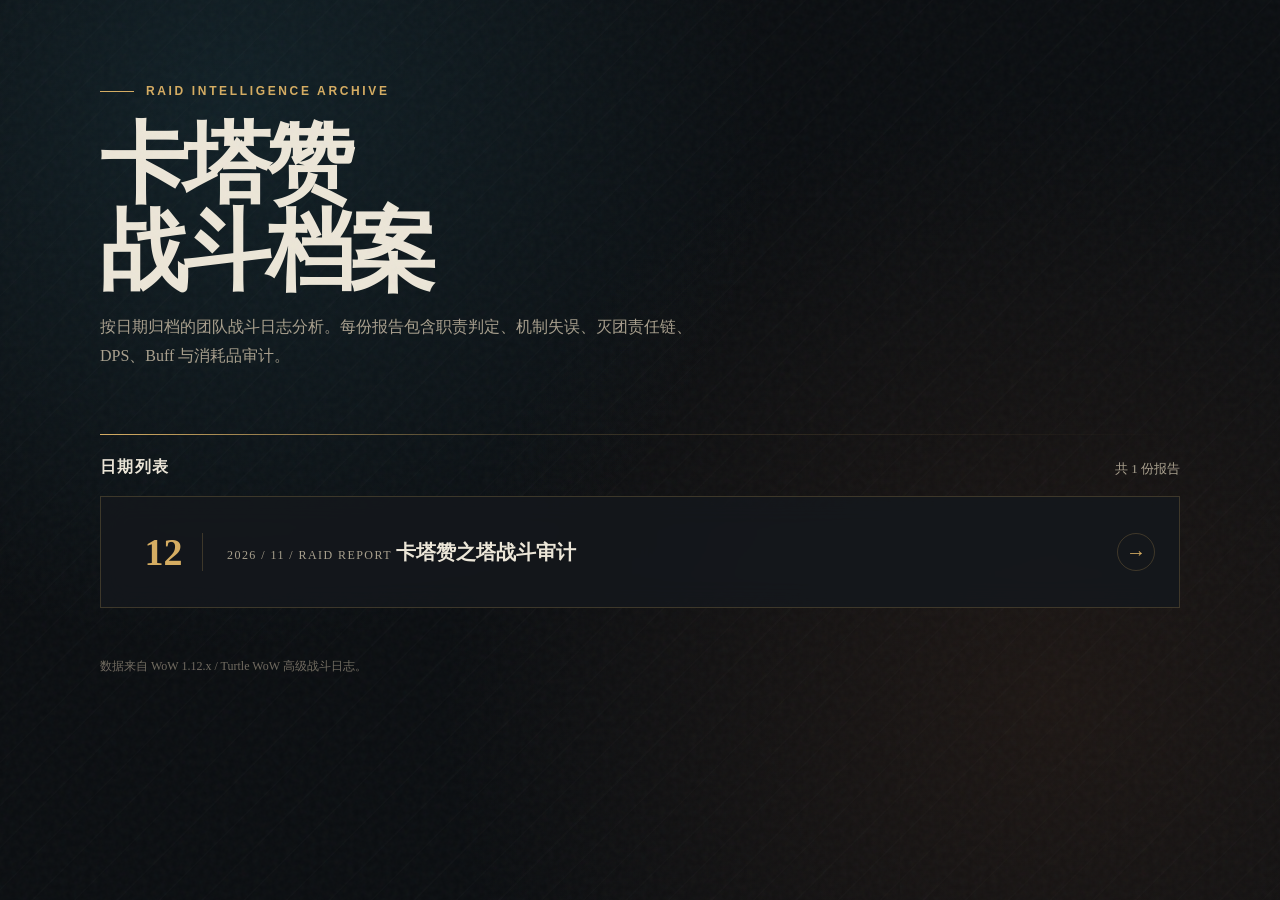
==== index.html @ fab5879a "init" ====
<!doctype html>
<html lang="zh-CN">
<head>
  <meta charset="utf-8">
  <meta name="viewport" content="width=device-width, initial-scale=1">
  <meta name="description" content="卡塔赞之塔团队战斗日志分析归档">
  <title>卡塔赞战斗档案</title>
  <style>
    :root {
      color-scheme: dark;
      --ink: #ece6d8;
      --muted: #a9a08e;
      --gold: #d6ad62;
      --gold-soft: rgba(214, 173, 98, .18);
      --line: rgba(214, 173, 98, .22);
      --panel: rgba(20, 24, 28, .86);
      --bg: #0b0e11;
    }
    * { box-sizing: border-box; }
    html { min-height: 100%; background: var(--bg); }
    body {
      min-height: 100vh;
      margin: 0;
      color: var(--ink);
      font-family: "Microsoft YaHei UI", "Noto Serif SC", serif;
      background:
        radial-gradient(circle at 18% 12%, rgba(36, 86, 102, .25), transparent 34rem),
        radial-gradient(circle at 82% 78%, rgba(107, 60, 33, .19), transparent 38rem),
        repeating-linear-gradient(135deg, transparent 0 28px, rgba(255,255,255,.012) 29px 30px),
        var(--bg);
    }
    body::before {
      content: "";
      position: fixed;
      inset: 0;
      pointer-events: none;
      opacity: .17;
      background-image: url("data:image/svg+xml,%3Csvg viewBox='0 0 180 180' xmlns='http://www.w3.org/2000/svg'%3E%3Cfilter id='n'%3E%3CfeTurbulence type='fractalNoise' baseFrequency='.8' numOctaves='3' stitchTiles='stitch'/%3E%3C/filter%3E%3Crect width='100%25' height='100%25' filter='url(%23n)' opacity='.22'/%3E%3C/svg%3E");
    }
    main { width: min(1080px, calc(100% - 40px)); margin: 0 auto; padding: 84px 0 96px; }
    .eyebrow {
      display: flex;
      align-items: center;
      gap: 12px;
      color: var(--gold);
      font: 600 12px/1.2 "Microsoft YaHei UI", sans-serif;
      letter-spacing: .22em;
      text-transform: uppercase;
    }
    .eyebrow::before { content: ""; width: 34px; height: 1px; background: var(--gold); }
    h1 {
      max-width: 780px;
      margin: 24px 0 18px;
      font-size: clamp(42px, 8vw, 88px);
      line-height: .98;
      letter-spacing: -.055em;
      font-weight: 800;
    }
    .intro { max-width: 620px; margin: 0; color: var(--muted); font-size: 16px; line-height: 1.8; }
    .rule { height: 1px; margin: 64px 0 22px; background: linear-gradient(90deg, var(--gold), var(--line) 38%, transparent); }
    .archive-head { display: flex; justify-content: space-between; align-items: end; gap: 20px; margin-bottom: 18px; }
    h2 { margin: 0; font-size: 16px; letter-spacing: .08em; }
    .count { color: var(--muted); font-size: 13px; }
    .reports { display: grid; gap: 12px; }
    .report {
      position: relative;
      display: grid;
      grid-template-columns: 78px 1fr auto;
      align-items: center;
      gap: 24px;
      min-height: 112px;
      padding: 20px 24px;
      overflow: hidden;
      color: inherit;
      text-decoration: none;
      border: 1px solid var(--line);
      background: var(--panel);
      backdrop-filter: blur(14px);
      transition: transform .25s ease, border-color .25s ease, background .25s ease;
      animation: reveal .55s both;
    }
    .report::after {
      content: "";
      position: absolute;
      inset: auto 0 0;
      height: 2px;
      background: var(--gold);
      transform: scaleX(0);
      transform-origin: left;
      transition: transform .3s ease;
    }
    .report:hover, .report:focus-visible {
      transform: translateX(8px);
      border-color: rgba(214, 173, 98, .58);
      background: rgba(27, 31, 35, .95);
      outline: none;
    }
    .report:hover::after, .report:focus-visible::after { transform: scaleX(1); }
    .day {
      color: var(--gold);
      font: 800 38px/1 Georgia, serif;
      text-align: center;
      border-right: 1px solid var(--line);
    }
    .meta { color: var(--muted); font-size: 12px; letter-spacing: .12em; }
    .title { margin-top: 7px; font-size: 20px; font-weight: 700; }
    .arrow {
      width: 38px;
      height: 38px;
      display: grid;
      place-items: center;
      border: 1px solid var(--line);
      border-radius: 50%;
      color: var(--gold);
      font-size: 20px;
    }
    footer { margin-top: 50px; color: #706a5f; font-size: 12px; }
    @keyframes reveal { from { opacity: 0; transform: translateY(14px); } }
    @media (max-width: 600px) {
      main { width: min(100% - 28px, 1080px); padding-top: 52px; }
      .rule { margin-top: 44px; }
      .report { grid-template-columns: 58px 1fr; gap: 16px; padding: 18px 16px; }
      .day { font-size: 30px; }
      .arrow { display: none; }
    }
    @media (prefers-reduced-motion: reduce) {
      .report { animation: none; transition: none; }
    }
  </style>
</head>
<body>
  <main>
    <div class="eyebrow">Raid Intelligence Archive</div>
    <h1>卡塔赞<br>战斗档案</h1>
    <p class="intro">按日期归档的团队战斗日志分析。每份报告包含职责判定、机制失误、灭团责任链、DPS、Buff 与消耗品审计。</p>
    <div class="rule"></div>
    <section aria-labelledby="archive-title">
      <div class="archive-head">
        <h2 id="archive-title">日期列表</h2>
        <span class="count">共 1 份报告</span>
      </div>
      <div class="reports">
        <a class="report" href="reports/2026-11-12/" style="animation-delay:0ms">
          <span class="day">12</span>
          <span>
            <span class="meta">2026 / 11 / RAID REPORT</span>
            <span class="title">卡塔赞之塔战斗审计</span>
          </span>
          <span class="arrow" aria-hidden="true">→</span>
        </a>
      </div>
    </section>
    <footer>数据来自 WoW 1.12.x / Turtle WoW 高级战斗日志。</footer>
  </main>
</body>
</html>
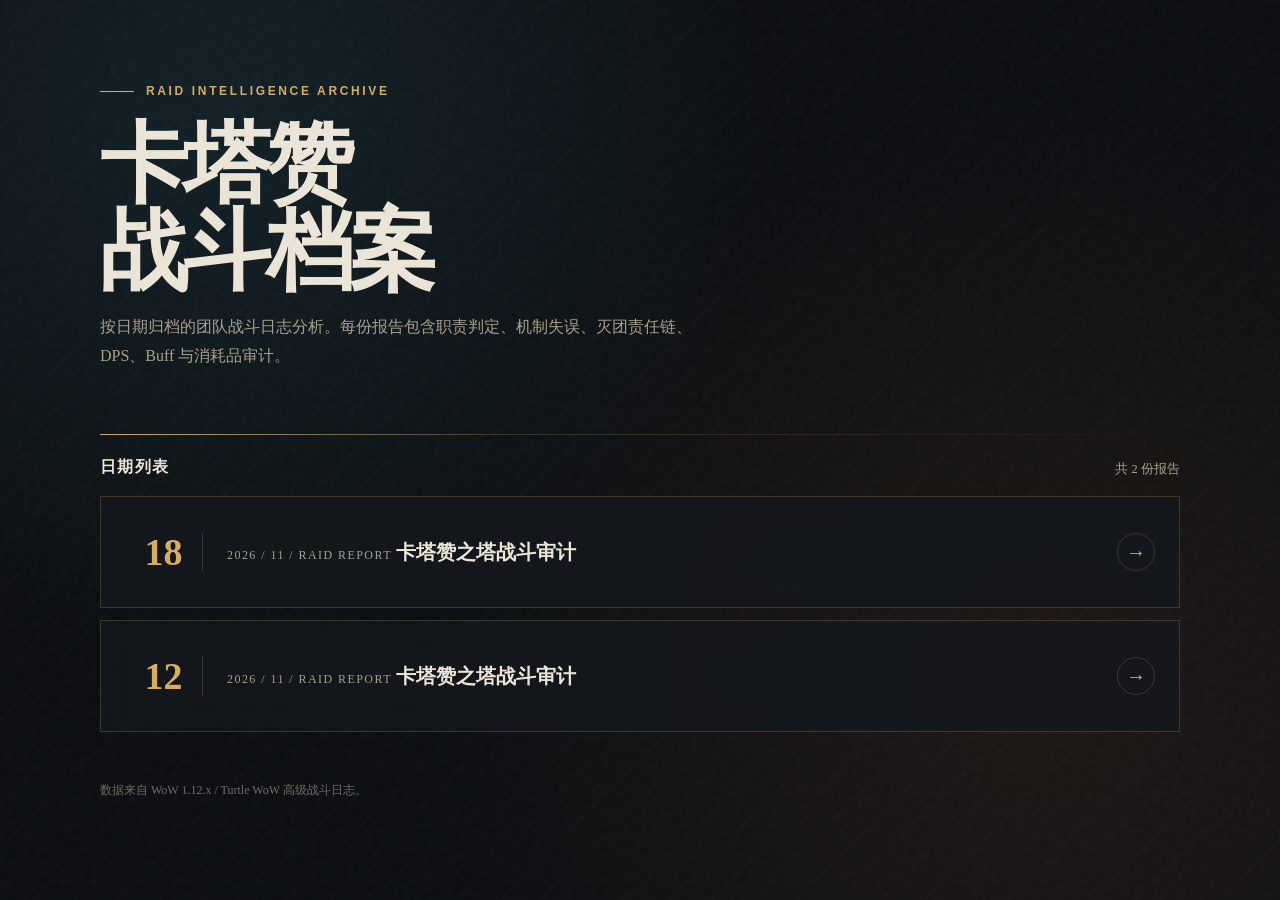
==== commit e9b9c1dd: "添加 11 月 18 日卡塔赞战斗报告" ====
--- a/index.html
+++ b/index.html
@@ -137,10 +137,18 @@
     <section aria-labelledby="archive-title">
       <div class="archive-head">
         <h2 id="archive-title">日期列表</h2>
-        <span class="count">共 1 份报告</span>
+        <span class="count">共 2 份报告</span>
       </div>
       <div class="reports">
-        <a class="report" href="reports/2026-11-12/" style="animation-delay:0ms">
+        <a class="report" href="reports/2026-11-18/" style="animation-delay:0ms">
+          <span class="day">18</span>
+          <span>
+            <span class="meta">2026 / 11 / RAID REPORT</span>
+            <span class="title">卡塔赞之塔战斗审计</span>
+          </span>
+          <span class="arrow" aria-hidden="true">→</span>
+        </a>
+        <a class="report" href="reports/2026-11-12/" style="animation-delay:70ms">
           <span class="day">12</span>
           <span>
             <span class="meta">2026 / 11 / RAID REPORT</span>
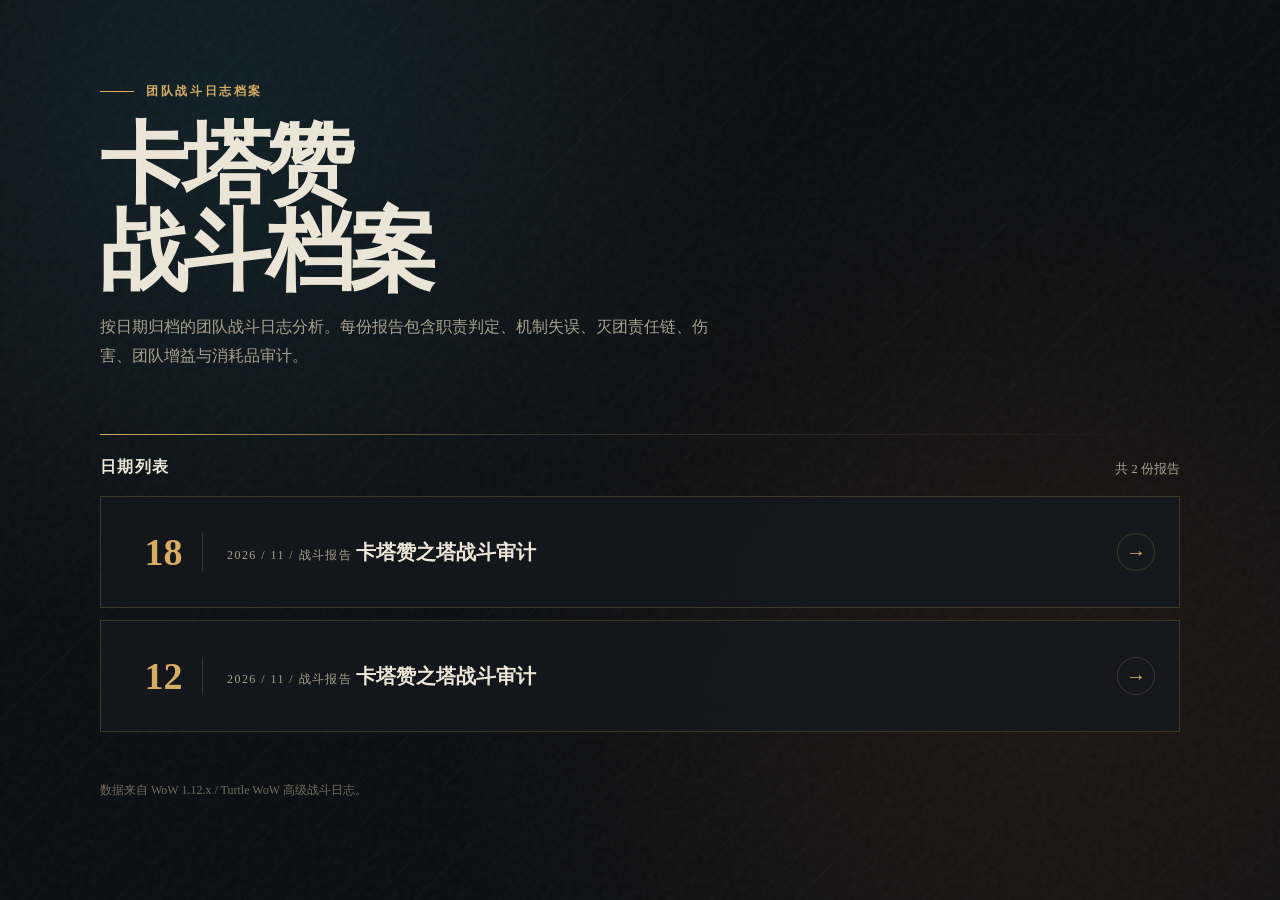
==== commit 46011116: "重做 11 月 18 日战斗报告页面" ====
--- a/index.html
+++ b/index.html
@@ -130,9 +130,9 @@
 </head>
 <body>
   <main>
-    <div class="eyebrow">Raid Intelligence Archive</div>
+    <div class="eyebrow">团队战斗日志档案</div>
     <h1>卡塔赞<br>战斗档案</h1>
-    <p class="intro">按日期归档的团队战斗日志分析。每份报告包含职责判定、机制失误、灭团责任链、DPS、Buff 与消耗品审计。</p>
+    <p class="intro">按日期归档的团队战斗日志分析。每份报告包含职责判定、机制失误、灭团责任链、伤害、团队增益与消耗品审计。</p>
     <div class="rule"></div>
     <section aria-labelledby="archive-title">
       <div class="archive-head">
@@ -143,7 +143,7 @@
         <a class="report" href="reports/2026-11-18/" style="animation-delay:0ms">
           <span class="day">18</span>
           <span>
-            <span class="meta">2026 / 11 / RAID REPORT</span>
+            <span class="meta">2026 / 11 / 战斗报告</span>
             <span class="title">卡塔赞之塔战斗审计</span>
           </span>
           <span class="arrow" aria-hidden="true">→</span>
@@ -151,7 +151,7 @@
         <a class="report" href="reports/2026-11-12/" style="animation-delay:70ms">
           <span class="day">12</span>
           <span>
-            <span class="meta">2026 / 11 / RAID REPORT</span>
+            <span class="meta">2026 / 11 / 战斗报告</span>
             <span class="title">卡塔赞之塔战斗审计</span>
           </span>
           <span class="arrow" aria-hidden="true">→</span>
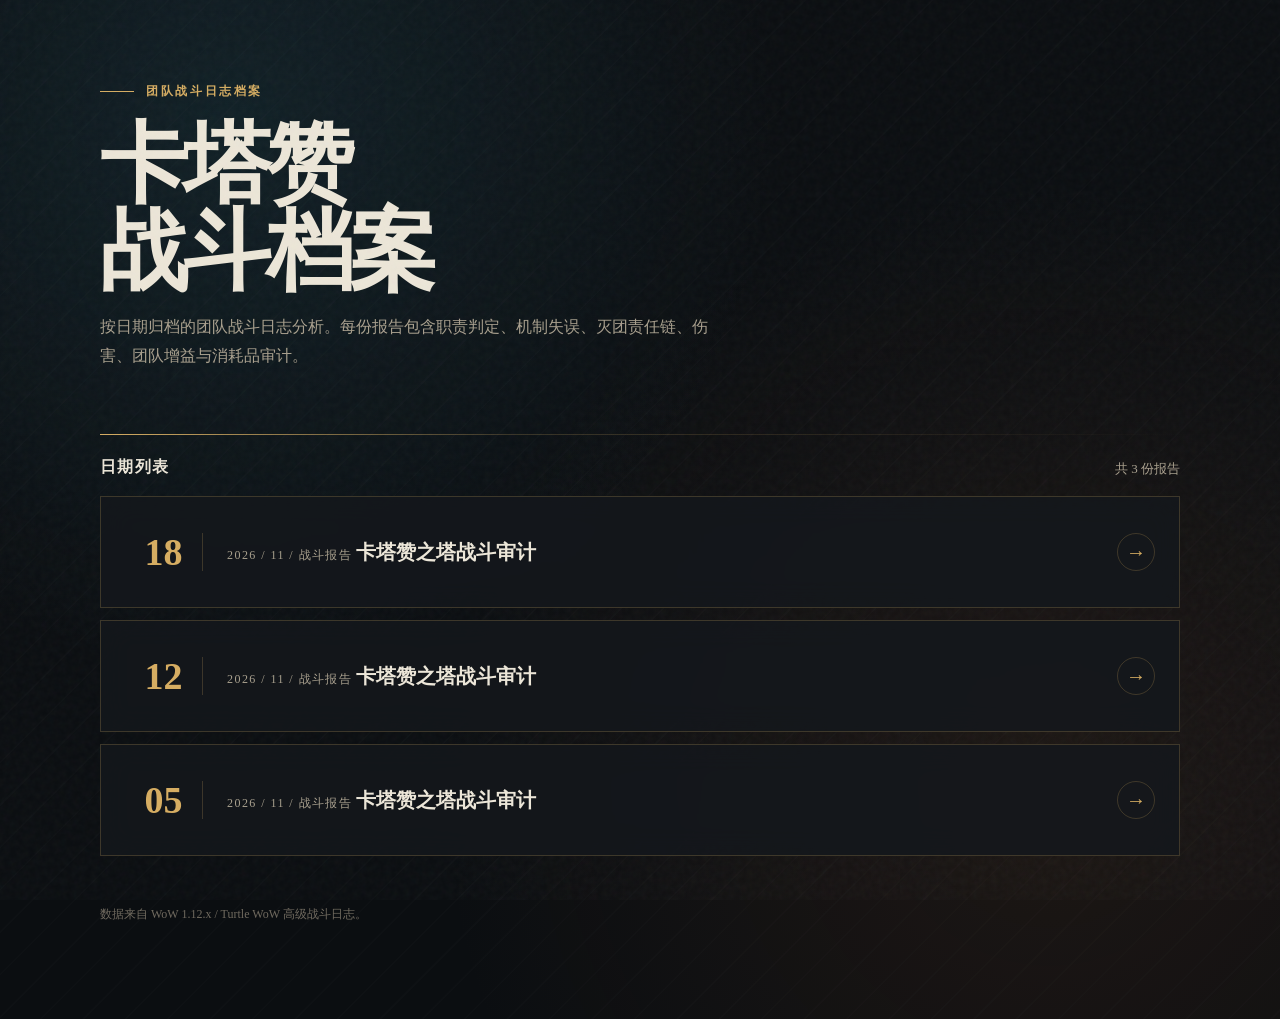
==== commit 002e41b6: "本地战斗日志分析工具，发布11/5卡拉赞之塔报告 - 新增 karazhan_tool：解析、规则统计、校验、复核包、发布流程 - 装备奥抗表由物品数据库生成，查不到的装备进待补清单 - 离团玩家只统" ====
--- a/index.html
+++ b/index.html
@@ -137,7 +137,7 @@
     <section aria-labelledby="archive-title">
       <div class="archive-head">
         <h2 id="archive-title">日期列表</h2>
-        <span class="count">共 2 份报告</span>
+        <span class="count">共 3 份报告</span>
       </div>
       <div class="reports">
         <a class="report" href="reports/2026-11-18/" style="animation-delay:0ms">
@@ -156,6 +156,14 @@
           </span>
           <span class="arrow" aria-hidden="true">→</span>
         </a>
+        <a class="report" href="reports/2026-11-05/" style="animation-delay:140ms">
+          <span class="day">05</span>
+          <span>
+            <span class="meta">2026 / 11 / 战斗报告</span>
+            <span class="title">卡塔赞之塔战斗审计</span>
+          </span>
+          <span class="arrow" aria-hidden="true">→</span>
+        </a>
       </div>
     </section>
     <footer>数据来自 WoW 1.12.x / Turtle WoW 高级战斗日志。</footer>
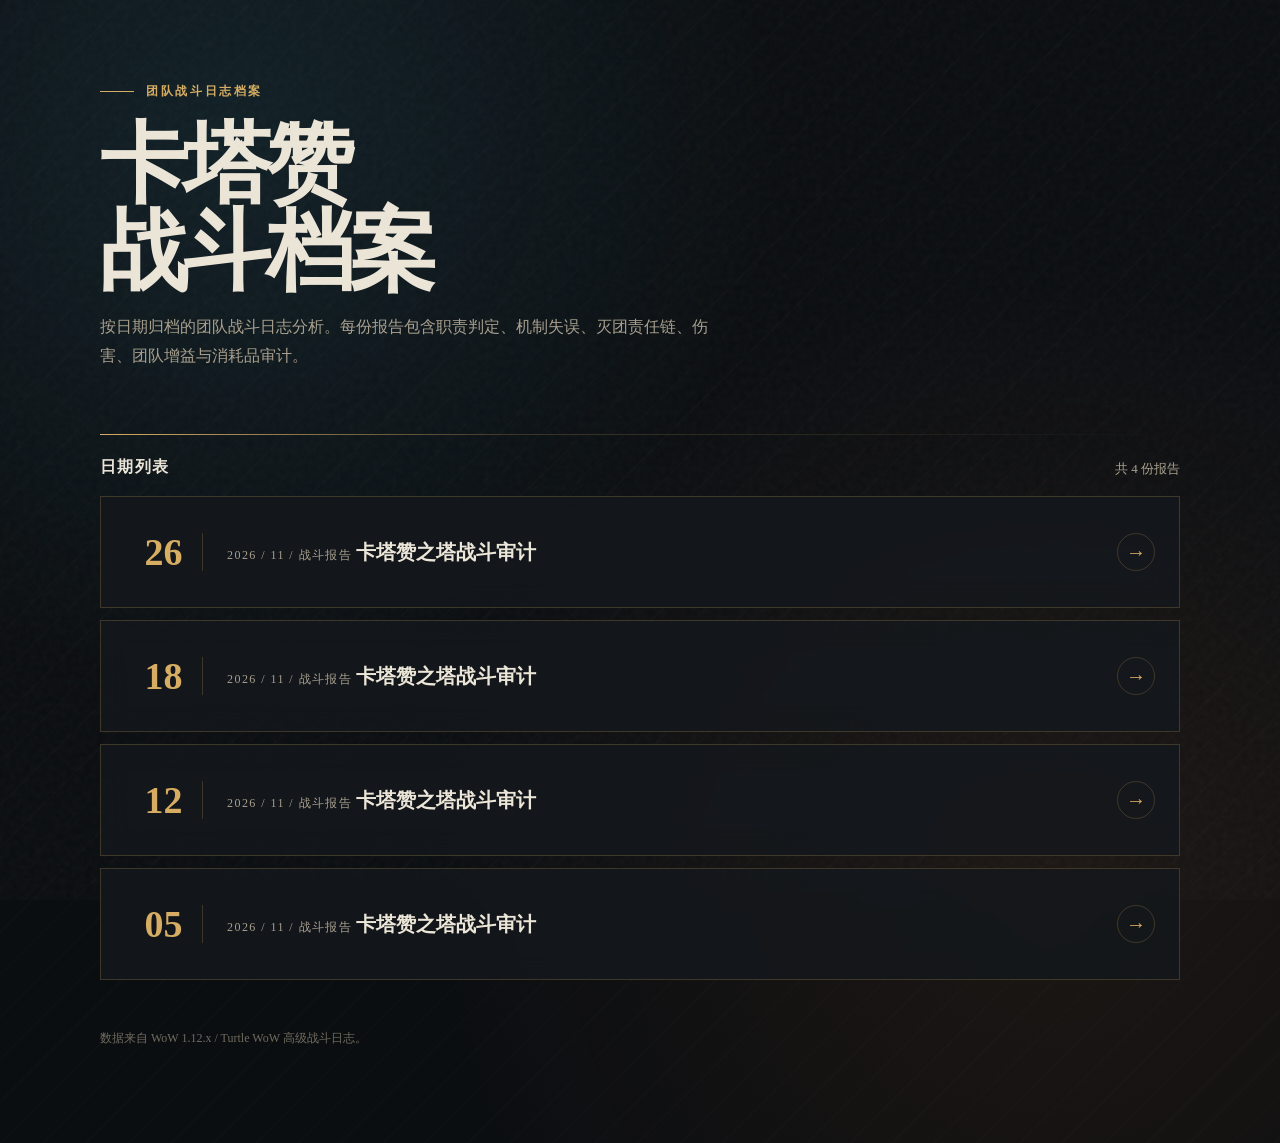
==== commit bbeaffa6: "发布11/26卡拉赞之塔报告，调整多项判定规则 - 祝福只有王者、拯救、力量、智慧断档计错 - 麦迪文：非坦克攻击势不可挡的地狱火计错，排除被动、宠物和持续伤害 - 阿诺玛鲁斯：奥术超载记录炸死谁" ====
--- a/index.html
+++ b/index.html
@@ -137,10 +137,18 @@
     <section aria-labelledby="archive-title">
       <div class="archive-head">
         <h2 id="archive-title">日期列表</h2>
-        <span class="count">共 3 份报告</span>
+        <span class="count">共 4 份报告</span>
       </div>
       <div class="reports">
-        <a class="report" href="reports/2026-11-18/" style="animation-delay:0ms">
+        <a class="report" href="reports/2026-11-26/" style="animation-delay:0ms">
+          <span class="day">26</span>
+          <span>
+            <span class="meta">2026 / 11 / 战斗报告</span>
+            <span class="title">卡塔赞之塔战斗审计</span>
+          </span>
+          <span class="arrow" aria-hidden="true">→</span>
+        </a>
+        <a class="report" href="reports/2026-11-18/" style="animation-delay:70ms">
           <span class="day">18</span>
           <span>
             <span class="meta">2026 / 11 / 战斗报告</span>
@@ -148,7 +156,7 @@
           </span>
           <span class="arrow" aria-hidden="true">→</span>
         </a>
-        <a class="report" href="reports/2026-11-12/" style="animation-delay:70ms">
+        <a class="report" href="reports/2026-11-12/" style="animation-delay:140ms">
           <span class="day">12</span>
           <span>
             <span class="meta">2026 / 11 / 战斗报告</span>
@@ -156,7 +164,7 @@
           </span>
           <span class="arrow" aria-hidden="true">→</span>
         </a>
-        <a class="report" href="reports/2026-11-05/" style="animation-delay:140ms">
+        <a class="report" href="reports/2026-11-05/" style="animation-delay:210ms">
           <span class="day">05</span>
           <span>
             <span class="meta">2026 / 11 / 战斗报告</span>
